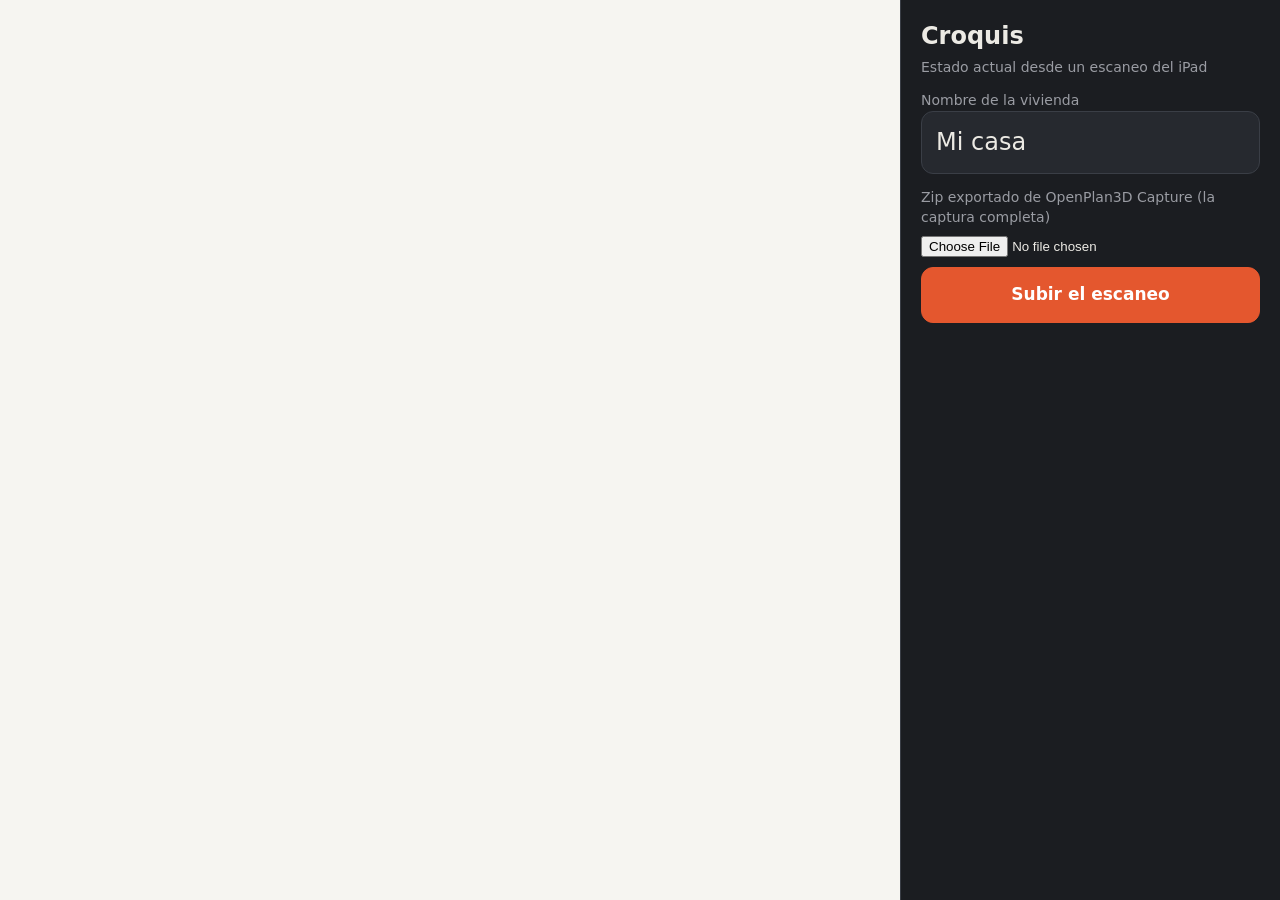
==== prototipo/app/ipad.html @ e917bb2b "Croquis: página para el iPad (subir el escaneo, planta, medidas guiadas por estancia y planos) y ser" ====
<!doctype html>
<html lang="es">
<head>
<meta charset="utf-8">
<meta name="viewport" content="width=device-width, initial-scale=1, viewport-fit=cover">
<title>Croquis · iPad</title>
<style>
  :root { --f:#1b1d21; --p:#26292f; --t:#eceae4; --s:#9a9ca3; --a:#e4572e; --ok:#5bb98c; --b:#3a3e46; }
  * { box-sizing: border-box; -webkit-tap-highlight-color: transparent; }
  html, body { margin: 0; height: 100%; background: var(--f); color: var(--t); font: 17px/1.4 system-ui, -apple-system, sans-serif; }
  main { display: grid; grid-template-columns: 1fr 380px; height: 100%; }
  @media (orientation: portrait) { main { grid-template-columns: 1fr; grid-template-rows: 55% 45%; } }
  #plano { width: 100%; height: 100%; background: #f6f5f1; }
  aside { padding: 20px; overflow-y: auto; border-left: 1px solid var(--b); }
  h1 { font-size: 24px; margin: 0 0 4px; } .s { color: var(--s); font-size: 14px; }
  label { display: block; margin: 14px 0 6px; color: var(--s); font-size: 14px; }
  input[type=text], input[inputmode] { width: 100%; padding: 14px; font: inherit; font-size: 24px; color: var(--t);
    background: var(--p); border: 1px solid var(--b); border-radius: 12px; }
  button { width: 100%; padding: 15px; margin-top: 10px; font: inherit; color: var(--t); background: var(--p);
    border: 1px solid var(--b); border-radius: 12px; }
  button.a { background: var(--a); border-color: var(--a); color: #fff; font-weight: 600; }
  #tarea h2 { font-size: 21px; margin: 16px 0 4px; }
  #pdfs a { display: block; padding: 12px; margin: 6px 0; border-radius: 10px; background: var(--p); color: var(--t); text-decoration: none; }
  .barra { height: 8px; border-radius: 4px; background: var(--p); margin-top: 12px; } .barra i { display: block; height: 100%; border-radius: 4px; background: var(--ok); }
  #ocupado { position: fixed; inset: 0; display: grid; place-items: center; background: rgba(0,0,0,.6); font-size: 20px; }
  [hidden] { display: none !important; }
</style>
</head>
<body>
<main>
  <svg id="plano"></svg>
  <aside>
    <h1>Croquis</h1>
    <div class="s">Estado actual desde un escaneo del iPad</div>
    <section id="subir">
      <label>Nombre de la vivienda <input type="text" id="nombre" value="Mi casa"></label>
      <label>Zip exportado de OpenPlan3D Capture (la captura completa)</label>
      <input type="file" id="zip" accept=".zip">
      <button class="a" id="b-subir">Subir el escaneo</button>
      <p class="s" id="progreso"></p>
    </section>
    <section id="tarea" hidden>
      <div class="s" id="cuenta"></div>
      <div class="barra"><i id="avance" style="width:0"></i></div>
      <h2 id="t-texto"></h2>
      <p class="s" id="t-ayuda"></p>
      <div id="t-numero"><input inputmode="decimal" id="valor" placeholder="0,000"><button class="a" id="b-guardar">Guardar</button></div>
      <div id="t-opciones"></div>
      <button id="b-saltar">Saltar</button>
      <button id="b-planos">Sacar los planos</button>
      <div id="pdfs"></div>
    </section>
  </aside>
</main>
<div id="ocupado" hidden><div id="ocupado-t">Calculando…</div></div>
<script>
'use strict';
const $ = (s) => document.querySelector(s);
let V = null; let i = 0;
async function api(ruta, cuerpo, texto) {
  $('#ocupado-t').textContent = texto || 'Calculando…'; $('#ocupado').hidden = false;
  try {
    const r = await fetch(ruta, { method: 'POST', headers: { 'Content-Type': 'application/json' }, body: JSON.stringify(cuerpo) });
    const j = await r.json(); if (j.error) throw new Error(j.error); return j;
  } finally { $('#ocupado').hidden = true; }
}
$('#b-subir').onclick = () => {
  const f = $('#zip').files[0]; if (!f) { alert('Elige el zip'); return; }
  const x = new XMLHttpRequest();
  x.open('POST', '/api/escaneo?nombre=' + encodeURIComponent($('#nombre').value.trim() || 'Mi casa'));
  x.upload.onprogress = (e) => { $('#progreso').textContent = `Subiendo… ${Math.round(e.loaded / e.total * 100)} %`; };
  x.onload = () => {
    const j = JSON.parse(x.responseText);
    if (j.error) { alert(j.error); return; }
    $('#progreso').textContent = ''; mostrar(j);
  };
  x.onerror = () => alert('No se pudo subir: ¿estás en el mismo wifi que el PC?');
  x.send(f);
};
function mostrar(v) {
  V = v; i = 0; $('#subir').hidden = true; $('#tarea').hidden = false; pintar();
}
function tarea() { return V.tareas.length ? V.tareas[i % V.tareas.length] : null; }
function pintar() {
  const t = tarea();
  $('#cuenta').textContent = `${V.hechas} de ${V.total} medidas`;
  $('#avance').style.width = (V.hechas / V.total * 100) + '%';
  if (!t) { $('#t-texto').textContent = 'Todas las medidas hechas'; $('#t-ayuda').textContent = 'Saca los planos.'; $('#t-numero').hidden = true; $('#t-opciones').innerHTML = ''; }
  else {
    $('#t-texto').textContent = t.texto; $('#t-ayuda').textContent = t.ayuda || '';
    $('#t-numero').hidden = t.tipo !== 'numero'; $('#valor').value = '';
    $('#t-opciones').innerHTML = '';
    if (t.tipo === 'opcion') t.opciones.forEach((o) => { const b = document.createElement('button'); b.textContent = o; b.onclick = () => responder(o); $('#t-opciones').appendChild(b); });
  }
  dibujar(t);
}
function dibujar(t) {
  const svg = $('#plano'); const W = svg.clientWidth; const H = svg.clientHeight;
  const todos = Object.values(V.estancias).flat();
  const xs = todos.map((p) => p[0]); const ys = todos.map((p) => p[1]);
  const x0 = Math.min(...xs) - 0.6; const x1 = Math.max(...xs) + 0.6; const y0 = Math.min(...ys) - 0.6; const y1 = Math.max(...ys) + 0.6;
  const e = Math.min(W / (x1 - x0), H / (y1 - y0));
  const ox = (W - e * (x1 - x0)) / 2; const oy = (H - e * (y1 - y0)) / 2;
  const P = (p) => `${ox + (p[0] - x0) * e},${oy + (y1 - p[1]) * e}`;
  let h = '';
  for (const [n, pol] of Object.entries(V.estancias)) {
    const act = t && t.estancia === n;
    h += `<polygon points="${pol.map(P).join(' ')}" fill="${act ? 'rgba(228,87,46,.12)' : '#fff'}"/>`;
    const cx = pol.reduce((s, p) => s + p[0], 0) / pol.length; const cy = pol.reduce((s, p) => s + p[1], 0) / pol.length;
    h += `<text x="${P([cx, cy]).split(',')[0]}" y="${P([cx, cy]).split(',')[1]}" font-size="12" text-anchor="middle" fill="${act ? '#b23a16' : '#666'}">${n}</text>`;
  }
  for (const pol of V.macizo) h += `<polygon points="${pol.map(P).join(' ')}" fill="#9a9a9a" stroke="#333" stroke-width="1"/>`;
  for (const p of V.puertas) h += `<line x1="${P(p[0]).split(',')[0]}" y1="${P(p[0]).split(',')[1]}" x2="${P(p[1]).split(',')[0]}" y2="${P(p[1]).split(',')[1]}" stroke="#2e9e6a" stroke-width="5"/>`;
  for (const v of V.ventanas) h += `<line x1="${P(v[0]).split(',')[0]}" y1="${P(v[0]).split(',')[1]}" x2="${P(v[1]).split(',')[0]}" y2="${P(v[1]).split(',')[1]}" stroke="#3b82f6" stroke-width="5"/>`;
  if (t && t.segmento) {
    const [a, b] = t.segmento;
    h += `<line x1="${P(a).split(',')[0]}" y1="${P(a).split(',')[1]}" x2="${P(b).split(',')[0]}" y2="${P(b).split(',')[1]}" stroke="#e4572e" stroke-width="5" marker-end="url(#f)" marker-start="url(#f)"/>`;
  }
  svg.innerHTML = `<defs><marker id="f" markerWidth="8" markerHeight="8" refX="4" refY="4" orient="auto"><circle cx="4" cy="4" r="3.5" fill="#e4572e"/></marker></defs>` + h;
}
async function responder(valor) {
  const t = tarea(); if (!t) return;
  try { V = await api('/api/medida', { id: V.id, tarea: t.id, valor }); i = 0; pintar(); } catch (e) { alert(e.message); }
}
$('#b-guardar').onclick = () => { const v = parseFloat($('#valor').value.replace(',', '.')); if (v > 0 && v < 50) responder(v); };
$('#valor').addEventListener('keydown', (e) => { if (e.key === 'Enter') $('#b-guardar').click(); });
$('#b-saltar').onclick = () => { i++; pintar(); };
$('#b-planos').onclick = async () => {
  try {
    const r = await api('/api/planos-ipad', { id: V.id }, 'Sacando los planos (un minuto)…');
    $('#pdfs').innerHTML = r.pdfs.map((u) => `<a href="${u}" target="_blank">${decodeURIComponent(u.split('/').pop())}</a>`).join('');
  } catch (e) { alert(e.message); }
};
window.addEventListener('resize', () => V && pintar());
const previo = new URLSearchParams(location.search).get('id');
if (previo) fetch('/api/ipad?id=' + encodeURIComponent(previo)).then((r) => r.json()).then((j) => { if (!j.error) mostrar(j); });
</script>
</body>
</html>
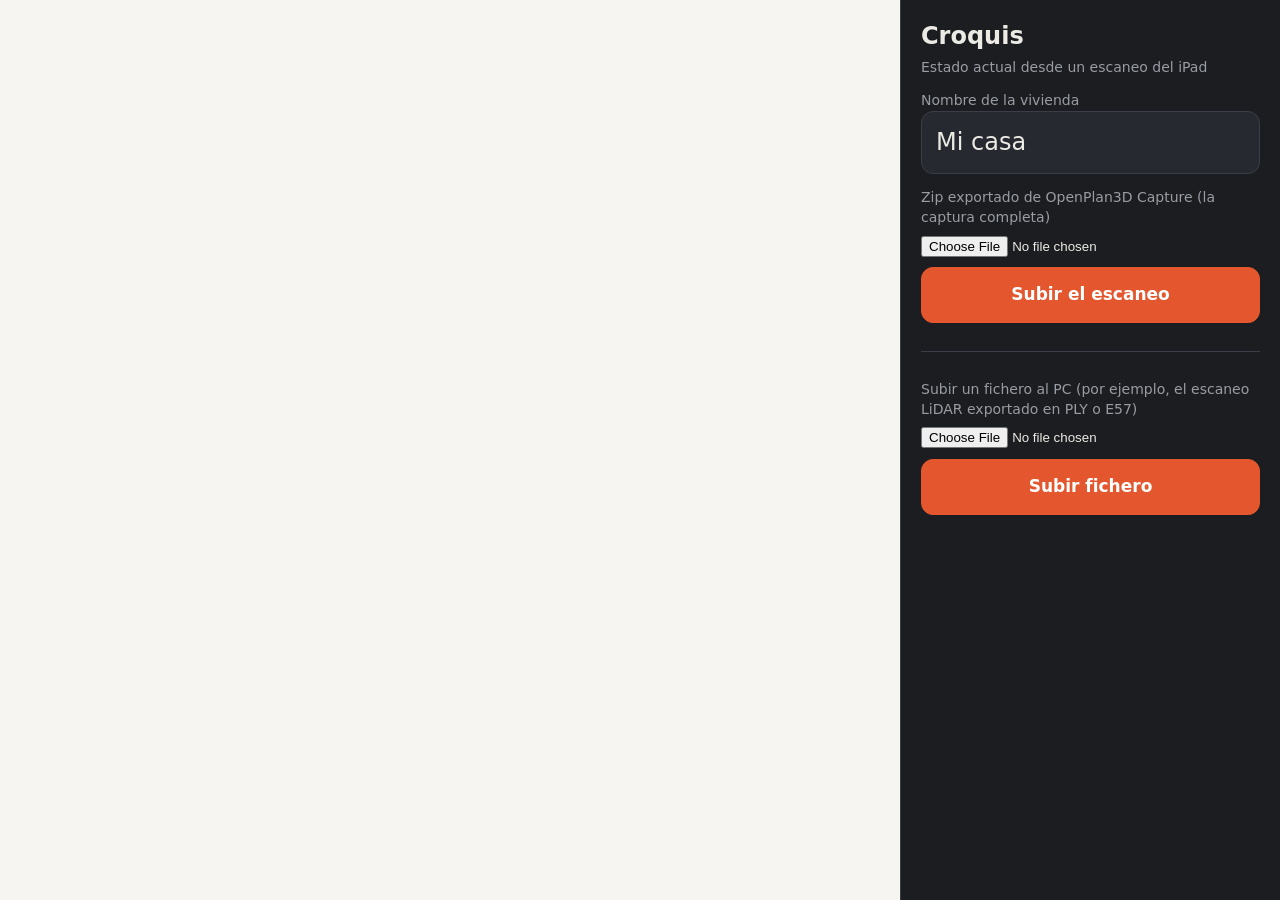
==== commit 63e23ae3: "Croquis iPad: botón de subir fichero en la página de medidas Co-Authored-By: Claude Opus 5.5 <norepl" ====
--- a/prototipo/app/ipad.html
+++ b/prototipo/app/ipad.html
@@ -49,6 +49,12 @@
       <button id="b-saltar">Saltar</button>
       <button id="b-planos">Sacar los planos</button>
       <div id="pdfs"></div>
+    </section>
+    <section style="margin-top:28px;border-top:1px solid #3a3e46;padding-top:14px">
+      <label>Subir un fichero al PC (por ejemplo, el escaneo LiDAR exportado en PLY o E57)</label>
+      <input type="file" id="fichero">
+      <button class="a" id="b-fichero">Subir fichero</button>
+      <p class="s" id="e-fichero"></p>
     </section>
   </aside>
 </main>
@@ -132,6 +138,16 @@
   } catch (e) { alert(e.message); }
 };
 window.addEventListener('resize', () => V && pintar());
+$('#b-fichero').onclick = () => {
+  const f = $('#fichero').files[0]; const e = $('#e-fichero');
+  if (!f) { e.textContent = 'Toca «Elegir archivo» y busca el fichero en Archivos.'; return; }
+  const x = new XMLHttpRequest();
+  x.open('POST', '/api/fichero?nombre=' + encodeURIComponent(f.name));
+  x.upload.onprogress = (ev) => { e.textContent = 'Subiendo… ' + Math.round(ev.loaded / ev.total * 100) + ' %'; };
+  x.onload = () => { const j = JSON.parse(x.responseText); e.textContent = j.ok ? `Subido: ${j.fichero} (${Math.round(j.bytes / 1e6)} MB). Ya está en el PC.` : 'Error: ' + (j.error || ''); };
+  x.onerror = () => { e.textContent = 'No se pudo subir: ¿mismo wifi que el PC?'; };
+  x.send(f);
+};
 const previo = new URLSearchParams(location.search).get('id');
 if (previo) fetch('/api/ipad?id=' + encodeURIComponent(previo)).then((r) => r.json()).then((j) => { if (!j.error) mostrar(j); });
 </script>
